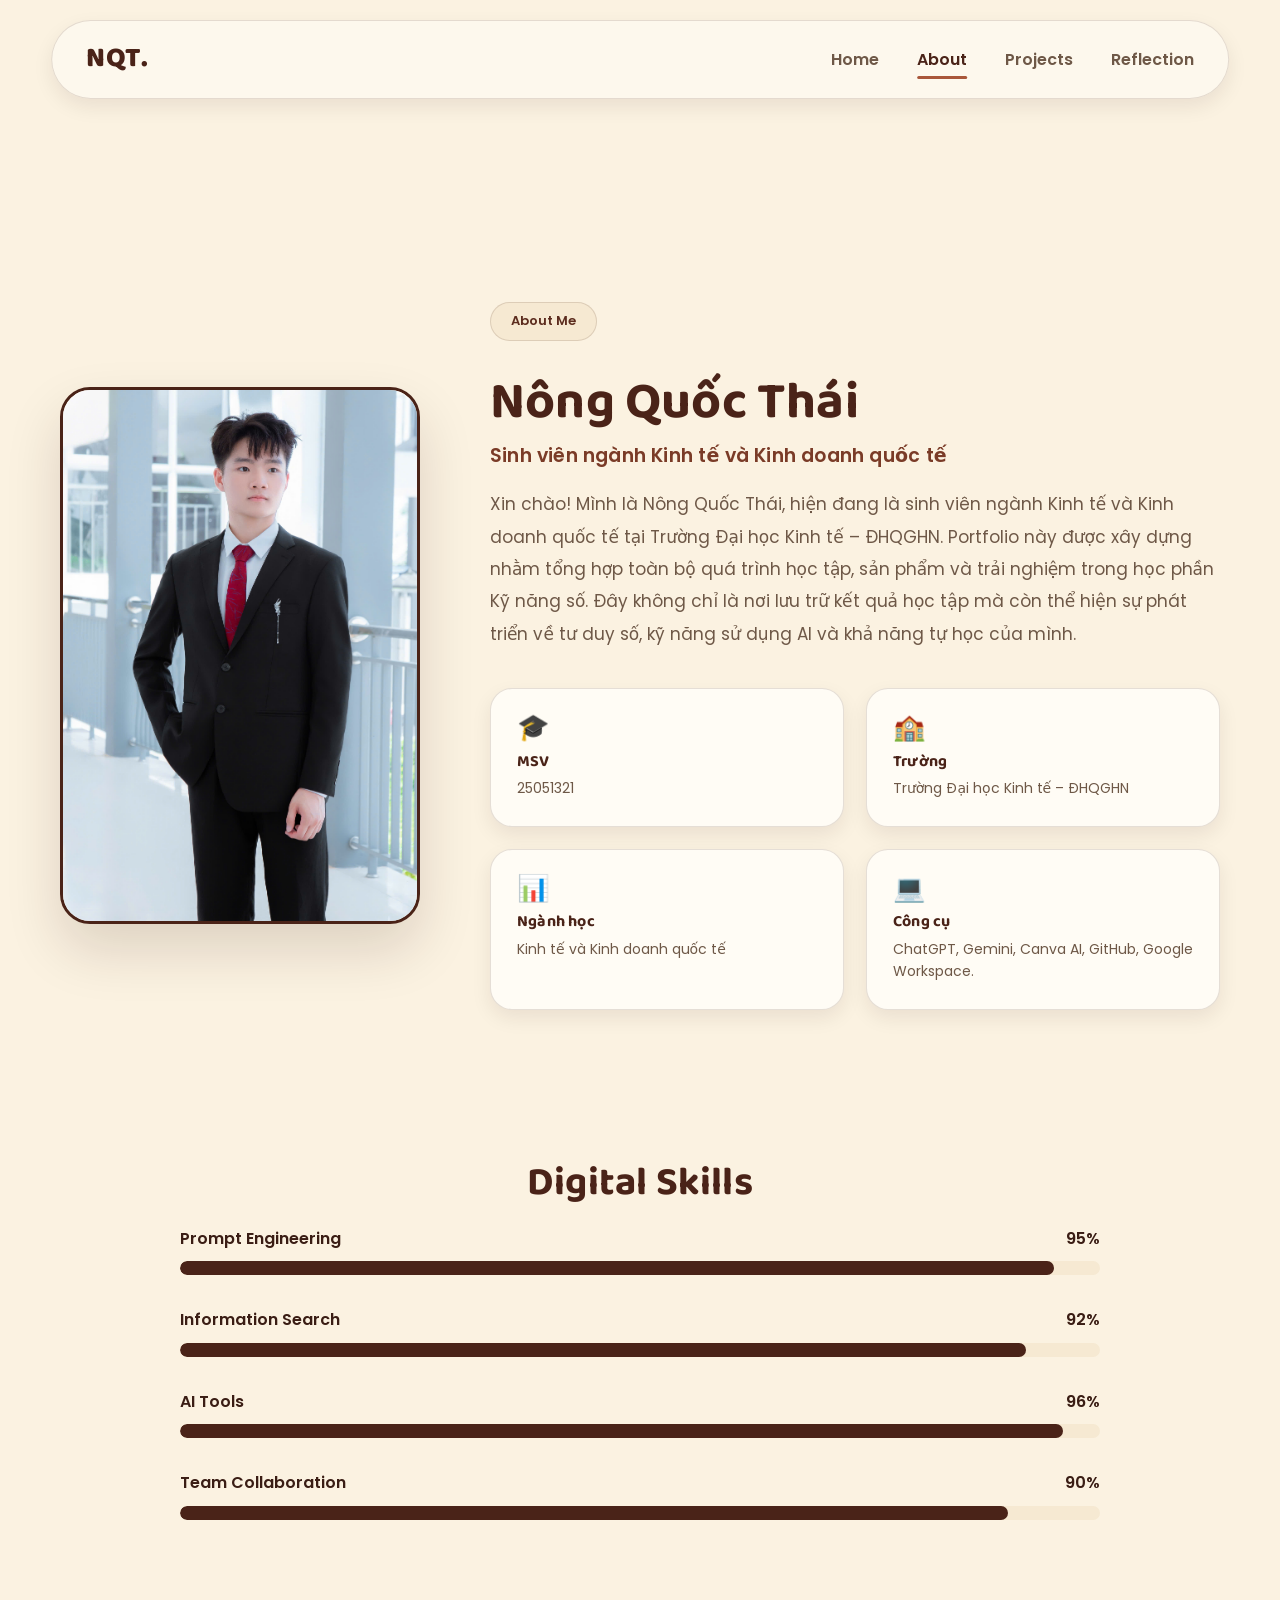
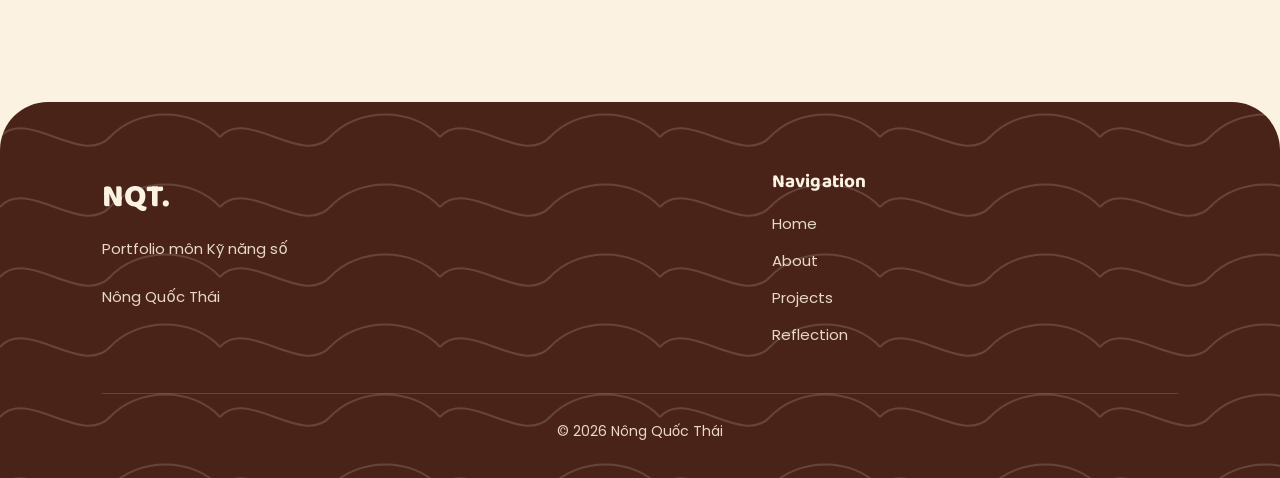
==== about.html @ 70d3afbe "commit message" ====
<!DOCTYPE html>
<html lang="vi">

<head>

<meta charset="UTF-8">
<meta name="viewport" content="width=device-width, initial-scale=1.0">

<title>About | Nông Quốc Thái</title>

<link rel="stylesheet" href="css/style.css">
<link rel="stylesheet" href="css/responsive.css">

</head>

<body>

<nav>
<div class="logo">NQT.</div>

<ul class="nav-menu">
    <li><a href="index.html">Home</a></li>
    <li><a href="about.html" class="active">About</a></li>
    <li><a href="projects.html">Projects</a></li>
    <li><a href="reflection.html">Reflection</a></li>
</ul>

<button class="hamburger" id="hamburger" aria-label="Toggle menu" aria-expanded="false">
<span></span>
<span></span>
<span></span>
</button>



</nav>

<section class="about-page reveal">

<div class="about-left">

<img src="assets/images/avatar.png" alt="Nông Quốc Thái">

</div>

<div class="about-right">

<span class="tag">About Me</span>

<h1>Nông Quốc Thái</h1>

<h3>Sinh viên ngành Kinh tế và Kinh doanh quốc tế</h3>

<p>
Xin chào! Mình là Nông Quốc Thái, hiện đang là sinh viên ngành Kinh tế và Kinh doanh quốc tế tại Trường Đại học Kinh tế – ĐHQGHN. Portfolio này được xây dựng nhằm tổng hợp toàn bộ quá trình học tập, sản phẩm và trải nghiệm trong học phần Kỹ năng số. Đây không chỉ là nơi lưu trữ kết quả học tập mà còn thể hiện sự phát triển về tư duy số, kỹ năng sử dụng AI và khả năng tự học của mình.
</p>

<div class="about-info">

<div class="info-card">
<h2>🎓</h2>
<h4>MSV</h4>
<p>25051321</p>
</div>

<div class="info-card">
<h2>🏫</h2>
<h4>Trường</h4>
<p>Trường Đại học Kinh tế – ĐHQGHN</p>
</div>

<div class="info-card">
<h2>📊</h2>
<h4>Ngành học</h4>
<p>Kinh tế và Kinh doanh quốc tế</p>
</div>

<div class="info-card">
<h2>💻</h2>
<h4>Công cụ</h4>
<p>ChatGPT, Gemini, Canva AI, GitHub, Google Workspace.</p>
</div>

</div>

</div>

</section>

<section class="skills reveal">

<h2 class="section-title">Digital Skills</h2>

<div class="skill">

<div class="skill-name">
<span>Prompt Engineering</span>
<span>95%</span>
</div>

<div class="progress">
<div class="progress-bar" style="width:95%"></div>
</div>

</div>

<div class="skill">

<div class="skill-name">
<span>Information Search</span>
<span>92%</span>
</div>

<div class="progress">
<div class="progress-bar" style="width:92%"></div>
</div>

</div>

<div class="skill">

<div class="skill-name">
<span>AI Tools</span>
<span>96%</span>
</div>

<div class="progress">
<div class="progress-bar" style="width:96%"></div>
</div>

</div>

<div class="skill">

<div class="skill-name">
<span>Team Collaboration</span>
<span>90%</span>
</div>

<div class="progress">
<div class="progress-bar" style="width:90%"></div>
</div>

</div>

</section>

<footer>

<div class="footer-container">

<div>

<div class="footer-logo">

NQT.

</div>

<p>

Portfolio môn Kỹ năng số

<br><br>

Nông Quốc Thái

</p>

</div>

<div>

<h3 class="footer-title">

Navigation

</h3>

<div class="footer-links">

<a href="index.html">Home</a>

<a href="about.html">About</a>

<a href="projects.html">Projects</a>

<a href="reflection.html">Reflection</a>

</div>

</div>



</div>

<div class="footer-bottom">

© 2026 Nông Quốc Thái

</div>

</footer>

<button id="topBtn">

↑

</button>

<div class="lightbox">

<img>

</div>
<script src="js/script.js"></script>
</body>

</html>
---- css/style.css ----
/* =====================================================================
   PORTFOLIO — Nông Quốc Thái
   Design language: cream (#FBF2E1) + deep maroon (#4A2318), bold rounded
   display type, wavy-line motif — adapted from the Thesis Defense deck.
   No blur / glassmorphism anywhere by design request.
===================================================================== */

@import url('https://fonts.googleapis.com/css2?family=Baloo+2:wght@500;600;700;800&family=Poppins:wght@300;400;500;600;700&display=swap');

/* ---------------------------------------------------------------
   0. DESIGN TOKENS
--------------------------------------------------------------- */
:root{
    --cream:        #FBF2E1;
    --cream-soft:   #F6E9D2;
    --paper:        #FFFCF5;

    --maroon-950:   #2A100A;
    --maroon-900:   #3A160E;
    --maroon:       #4A2318;
    --maroon-700:   #5C2C1E;
    --maroon-600:   #7A3B27;
    --maroon-400:   #A9573A;

    --ink:          #3A1D14;
    --body-text:    #6E5847;
    --body-text-dark: #E7D9C4;

    --line:         rgba(74,35,24,.14);
    --line-dark:    rgba(251,242,225,.16);

    --shadow-sm:    0 8px 20px rgba(42,16,10,.08);
    --shadow-md:    0 16px 36px rgba(42,16,10,.10);
    --shadow-lg:    0 26px 56px rgba(42,16,10,.14);

    --radius-sm:    14px;
    --radius-md:    22px;
    --radius-lg:    30px;
    --radius-pill:  999px;

    --font-display: 'Baloo 2', system-ui, sans-serif;
    --font-body:    'Poppins', system-ui, sans-serif;

    /* wavy-line motif, tileable, colour swapped per surface */
    --wave-on-dark: url("data:image/svg+xml,%3Csvg xmlns='http://www.w3.org/2000/svg' width='220' height='70' viewBox='0 0 220 70'%3E%3Cpath d='M0 35 C 27 5, 82 65, 110 35 S 193 5, 220 35' stroke='%23FBF2E1' stroke-width='2' fill='none' opacity='.16'/%3E%3C/svg%3E");
    --wave-on-light: url("data:image/svg+xml,%3Csvg xmlns='http://www.w3.org/2000/svg' width='220' height='70' viewBox='0 0 220 70'%3E%3Cpath d='M0 35 C 27 5, 82 65, 110 35 S 193 5, 220 35' stroke='%234A2318' stroke-width='2' fill='none' opacity='.12'/%3E%3C/svg%3E");
}

/* ---------------------------------------------------------------
   1. RESET / BASE
--------------------------------------------------------------- */
*{
    margin:0;
    padding:0;
    box-sizing:border-box;
}

html{
    scroll-behavior:smooth;
}

body{
    font-family:var(--font-body);
    background:var(--cream);
    color:var(--ink);
    min-height:100vh;
    padding-top:132px;
    overflow-x:hidden;
    line-height:1.6;
}

h1,h2,h3,h4{
    font-family:var(--font-display);
    color:var(--maroon);
    line-height:1.15;
    letter-spacing:.2px;
}

a{
    color:inherit;
}

img{
    display:block;
    max-width:100%;
}

@media (prefers-reduced-motion: reduce){
    *{
        animation-duration:.01ms !important;
        animation-iteration-count:1 !important;
        transition-duration:.01ms !important;
        scroll-behavior:auto !important;
    }
}

/* ---------------------------------------------------------------
   2. NAVBAR
--------------------------------------------------------------- */
nav{
    position:fixed;
    top:20px;
    left:50%;
    transform:translateX(-50%);
    width:92%;
    max-width:1350px;
    padding:16px 34px;
    display:flex;
    justify-content:space-between;
    align-items:center;
    border-radius:var(--radius-pill);
    background:rgba(253,248,237,.94);
    border:1px solid var(--line);
    box-shadow:var(--shadow-sm);
    transition:.3s ease;
    z-index:1000;
}

nav.scrolled{
    padding:13px 30px;
    background:var(--paper);
    box-shadow:var(--shadow-md);
}

.logo{
    font-family:var(--font-display);
    font-size:28px;
    font-weight:800;
    letter-spacing:.5px;
    color:var(--maroon);
}

.nav-menu{
    display:flex;
    align-items:center;
    gap:38px;
    list-style:none;
}

.nav-menu a{
    position:relative;
    text-decoration:none;
    font-size:16px;
    font-weight:600;
    color:var(--body-text);
    transition:.25s;
}

.nav-menu a:hover,
.nav-menu a.active{
    color:var(--maroon);
}

.nav-menu a::after{
    content:"";
    position:absolute;
    left:0;
    bottom:-8px;
    width:0;
    height:3px;
    border-radius:var(--radius-pill);
    background:var(--maroon-400);
    transition:.3s;
}

.nav-menu a:hover::after,
.nav-menu a.active::after{
    width:100%;
}

#themeToggle{
    width:48px;
    height:48px;
    border-radius:50%;
    border:1px solid var(--line);
    cursor:pointer;
    font-size:20px;
    background:var(--paper);
    box-shadow:var(--shadow-sm);
    transition:.25s;
}

#themeToggle:hover{
    transform:rotate(18deg);
    border-color:var(--maroon-400);
}

/* ---------------------------------------------------------------
   3. BUTTONS
--------------------------------------------------------------- */
.btn,
.btn2,
.btn-project,
.nav-btn{
    display:inline-block;
    padding:15px 32px;
    border-radius:var(--radius-pill);
    text-decoration:none;
    font-weight:600;
    font-size:15px;
    transition:.28s ease;
    cursor:pointer;
    border:2px solid transparent;
}

.btn,
.btn-project{
    background:var(--maroon);
    color:var(--cream);
    box-shadow:var(--shadow-sm);
}

.btn:hover,
.btn-project:hover{
    background:var(--maroon-700);
    transform:translateY(-4px);
    box-shadow:var(--shadow-md);
}

.btn2{
    background:transparent;
    border-color:var(--maroon);
    color:var(--maroon);
}

.btn2:hover{
    background:var(--maroon);
    color:var(--cream);
    transform:translateY(-4px);
}

/* ---------------------------------------------------------------
   4. HERO
--------------------------------------------------------------- */
.hero{
    position:relative;
    max-width:1300px;
    min-height:82vh;
    margin:60px auto;
    padding:40px;
    display:flex;
    justify-content:space-between;
    align-items:center;
    gap:70px;
}

.hero-left{
    flex:1;
    animation:fadeSlideLeft .8s ease both;
}

.hero-right{
    flex:1;
    display:flex;
    justify-content:center;
    position:relative;
    animation:fadeSlideRight .8s ease both;
}

@keyframes fadeSlideLeft{
    from{ opacity:0; transform:translateX(-40px); }
    to{ opacity:1; transform:translateX(0); }
}

@keyframes fadeSlideRight{
    from{ opacity:0; transform:translateX(40px); }
    to{ opacity:1; transform:translateX(0); }
}

.hero-tag{
    display:inline-block;
    padding:9px 22px;
    border-radius:var(--radius-pill);
    background:var(--cream-soft);
    border:1px solid var(--line);
    color:var(--maroon-700);
    font-weight:600;
    font-size:14px;
    margin-bottom:24px;
}

.hero h1{
    font-size:74px;
    font-weight:800;
}

.hero h2{
    margin:16px 0 22px;
    font-size:28px;
    font-weight:600;
    color:var(--maroon-600);
}

.description{
    font-size:18px;
    line-height:1.85;
    color:var(--body-text);
    max-width:600px;
}

.hero-button{
    display:flex;
    gap:18px;
    margin-top:36px;
}

.glass-circle{
    position:relative;
    width:420px;
    height:420px;
    border-radius:50%;
    background:var(--cream-soft);
    border:3px solid var(--maroon);
    display:flex;
    justify-content:center;
    align-items:center;
    box-shadow:var(--shadow-lg);
    animation:float 5s ease-in-out infinite;
}

.glass-circle::before{
    content:"";
    position:absolute;
    inset:-26px;
    border-radius:50%;
    border:2px dashed var(--line);
    z-index:-1;
}

.glass-circle img{
    width:86%;
    height:86%;
    border-radius:50%;
    object-fit:cover;
}

@keyframes float{
    0%,100%{ transform:translateY(0); }
    50%{ transform:translateY(-16px); }
}

/* ---------------------------------------------------------------
   5. OVERVIEW (home task cards)
--------------------------------------------------------------- */
.overview{
    max-width:1200px;
    margin:130px auto;
    padding:0 20px;
    text-align:center;
}

.section-title{
    font-size:40px;
    font-weight:700;
    text-align:center;
    margin-bottom:20px;
}

.section-description{
    max-width:700px;
    margin:0 auto 55px;
    font-size:17px;
    line-height:1.8;
    color:var(--body-text);
}

.overview-grid{
    display:grid;
    grid-template-columns:repeat(3,1fr);
    gap:28px;
}

.overview-card{
    text-align:left;
    background:var(--paper);
    border:1px solid var(--line);
    border-radius:var(--radius-lg);
    padding:38px 30px;
    box-shadow:var(--shadow-sm);
    transition:.3s ease;
}

.overview-card:hover{
    transform:translateY(-8px);
    border-color:var(--maroon-400);
    box-shadow:var(--shadow-md);
}

.overview-card h2{
    width:64px;
    height:64px;
    display:flex;
    align-items:center;
    justify-content:center;
    font-size:28px;
    margin-bottom:18px;
    background:var(--maroon);
    border-radius:50%;
    box-shadow:var(--shadow-sm);
}

.overview-card h3{
    font-size:21px;
    margin-bottom:8px;
}

.overview-card p{
    font-size:15px;
    color:var(--body-text);
    line-height:1.6;
}

/* ---------------------------------------------------------------
   6. STATS (dark maroon band)
--------------------------------------------------------------- */
.stats{
    position:relative;
    max-width:none;
    margin:0;
    padding:70px 8%;
    display:grid;
    grid-template-columns:repeat(4,1fr);
    gap:25px;
    background:var(--maroon);
    background-image:var(--wave-on-dark);
    background-repeat:repeat;
}

.stat{
    text-align:center;
    padding:10px;
}

.stat h2{
    font-size:44px;
    color:var(--cream);
    margin-bottom:8px;
}

.stat p{
    color:var(--body-text-dark);
    font-weight:600;
    letter-spacing:.3px;
}

/* ---------------------------------------------------------------
   7. LOADER
--------------------------------------------------------------- */
#loader{
    position:fixed;
    inset:0;
    background:var(--cream);
    display:flex;
    flex-direction:column;
    justify-content:center;
    align-items:center;
    gap:18px;
    z-index:99999;
    transition:.6s ease;
}

.loader-logo{
    width:110px;
    height:110px;
    border-radius:50%;
    background:var(--maroon);
    display:flex;
    justify-content:center;
    align-items:center;
    font-family:var(--font-display);
    font-size:34px;
    font-weight:800;
    color:var(--cream);
    animation:pulse 1.4s ease-in-out infinite;
}

#loader h2{
    font-size:16px;
    font-weight:500;
    font-family:var(--font-body);
    color:var(--body-text);
}

@keyframes pulse{
    0%,100%{ transform:scale(1); }
    50%{ transform:scale(1.08); }
}

#loader.hide{
    opacity:0;
    visibility:hidden;
}


/* ---------------------------------------------------------------
   9. SCROLL PROGRESS / BACK TO TOP
--------------------------------------------------------------- */
#progress-bar{
    position:fixed;
    top:0;
    left:0;
    width:0%;
    height:4px;
    background:var(--maroon);
    z-index:9999;
}

#topBtn{
    position:fixed;
    right:30px;
    bottom:30px;
    width:56px;
    height:56px;
    border:none;
    border-radius:50%;
    background:var(--maroon);
    color:var(--cream);
    font-size:22px;
    cursor:pointer;
    display:none;
    z-index:999;
    box-shadow:var(--shadow-md);
    transition:.3s;
}

#topBtn:hover{
    background:var(--maroon-700);
    transform:translateY(-6px);
}

/* ---------------------------------------------------------------
   10. REVEAL ON SCROLL
--------------------------------------------------------------- */
.reveal{
    opacity:0;
    transform:translateY(50px);
    transition:.8s ease;
}

.reveal.active{
    opacity:1;
    transform:translateY(0);
}

/* ---------------------------------------------------------------
   11. TAG (small pill label)
--------------------------------------------------------------- */
.tag{
    display:inline-block;
    padding:8px 20px;
    border-radius:var(--radius-pill);
    background:var(--cream-soft);
    border:1px solid var(--line);
    color:var(--maroon-700);
    font-size:13px;
    font-weight:600;
    margin-bottom:20px;
}

/* ---------------------------------------------------------------
   12. ABOUT PAGE
--------------------------------------------------------------- */
.about-page{
    max-width:1200px;
    margin:150px auto 90px;
    display:grid;
    grid-template-columns:360px 1fr;
    gap:70px;
    align-items:center;
    padding:20px;
}

.about-left img{
    width:100%;
    border-radius:var(--radius-lg);
    border:3px solid var(--maroon);
    box-shadow:var(--shadow-lg);
}

.about-right h1{
    font-size:52px;
    margin:12px 0;
}

.about-right h3{
    color:var(--maroon-600);
    font-weight:600;
    font-family:var(--font-body);
    font-size:19px;
    margin-bottom:22px;
}

.about-right p{
    line-height:1.9;
    font-size:17px;
    color:var(--body-text);
}

.about-info{
    display:grid;
    grid-template-columns:repeat(2,1fr);
    gap:22px;
    margin-top:38px;
}

.info-card{
    background:var(--paper);
    border:1px solid var(--line);
    padding:26px;
    border-radius:var(--radius-md);
    box-shadow:var(--shadow-sm);
    transition:.3s;
}

.info-card:hover{
    transform:translateY(-6px);
    box-shadow:var(--shadow-md);
}

.info-card h2{
    font-size:26px;
    margin-bottom:8px;
}

.info-card h4{
    font-size:16px;
    margin-bottom:6px;
}

.info-card p{
    font-size:14px;
    color:var(--body-text);
    line-height:1.6;
}

/* ---------------------------------------------------------------
   13. SKILLS (progress bars)
--------------------------------------------------------------- */
.skills{
    max-width:960px;
    margin:110px auto;
    padding:20px;
}

.skill{
    margin-bottom:32px;
}

.skill-name{
    display:flex;
    justify-content:space-between;
    margin-bottom:10px;
    font-weight:600;
    color:var(--ink);
}

.progress{
    height:14px;
    background:var(--cream-soft);
    border-radius:var(--radius-pill);
    overflow:hidden;
}

.progress-bar{
    height:100%;
    border-radius:var(--radius-pill);
    background:var(--maroon);
}

/* ---------------------------------------------------------------
   14. PROJECTS PAGE
--------------------------------------------------------------- */
.projects-page{
    max-width:1200px;
    margin:150px auto 0;
    padding:20px;
    text-align:center;
}

.projects-page h1{
    font-size:52px;
    margin-bottom:16px;
}

.projects-page > p{
    max-width:650px;
    margin:0 auto;
    font-size:17px;
    color:var(--body-text);
    line-height:1.8;
}

.project-grid{
    margin:60px 0 100px;
    display:grid;
    grid-template-columns:repeat(3,1fr);
    gap:32px;
}

.project-card{
    display:flex;
    flex-direction:column;
    background:var(--paper);
    border:1px solid var(--line);
    border-radius:var(--radius-lg);
    overflow:hidden;
    box-shadow:var(--shadow-sm);
    transition:.3s;
}

.project-card:hover{
    transform:translateY(-8px);
    box-shadow:var(--shadow-md);
}

.project-card img{
    width:100%;
    height:210px;
    object-fit:cover;
}

.project-content{
    padding:28px;
    display:flex;
    flex-direction:column;
    flex:1;
}

.status{
    display:inline-block;
    align-self:flex-start;
    padding:7px 16px;
    border-radius:var(--radius-pill);
    background:#E5EFDD;
    color:#3E6B2C;
    font-size:13px;
    font-weight:600;
    margin-bottom:18px;
}

.project-content h2{
    font-size:24px;
    margin-bottom:12px;
}

.project-content p{
    line-height:1.75;
    color:var(--body-text);
    margin-bottom:22px;
    font-size:15px;
}

.project-info{
    display:flex;
    justify-content:space-between;
    margin-bottom:22px;
    font-size:14px;
    color:var(--body-text);
}

.btn-project{
    align-self:flex-start;
    margin-top:auto;
    padding:13px 24px;
    font-size:14px;
}

/* ---------------------------------------------------------------
   15. TASK PAGES
--------------------------------------------------------------- */
.task-hero{
    padding-top:150px;
    padding-bottom:70px;
    text-align:center;
    max-width:880px;
    margin:auto;
}

.task-number{
    display:inline-block;
    padding:9px 22px;
    border-radius:var(--radius-pill);
    background:var(--maroon);
    color:var(--cream);
    font-weight:600;
    font-size:14px;
    margin-bottom:22px;
}

.task-hero h1{
    font-size:52px;
    margin-bottom:18px;
}

.task-hero p{
    font-size:18px;
    line-height:1.8;
    color:var(--body-text);
}

.task-navigation{
    max-width:1100px;
    margin:30px auto;
    display:flex;
    justify-content:center;
    align-items:center;
    gap:14px;
    flex-wrap:wrap;
}

.nav-btn{
    background:var(--paper);
    border:1px solid var(--line);
    color:var(--ink);
    box-shadow:var(--shadow-sm);
    padding:13px 22px;
    font-size:14px;
}

.nav-btn:hover{
    background:var(--maroon);
    color:var(--cream);
    border-color:var(--maroon);
    transform:translateY(-4px);
}

.nav-btn-num{
    width:44px;
    height:44px;
    padding:0;
    border-radius:50%;
    background:var(--paper);
    border:1px solid var(--line);
    display:inline-flex;
    align-items:center;
    justify-content:center;
    text-decoration:none;
    color:var(--ink);
    font-weight:700;
    box-shadow:var(--shadow-sm);
    transition:.25s;
    flex-shrink:0;
}

.nav-btn-num:hover{
    background:var(--maroon-600);
    color:var(--cream);
    border-color:var(--maroon-600);
    transform:translateY(-4px);
}

.nav-btn-num.active{
    background:var(--maroon);
    color:var(--cream);
    border-color:var(--maroon);
    box-shadow:var(--shadow-md);
}

.task-content{
    max-width:1050px;
    margin:20px auto 0;
    padding:20px;
    display:grid;
    gap:30px;
}

.task-box{
    background:var(--paper);
    border:1px solid var(--line);
    padding:36px;
    border-radius:var(--radius-lg);
    box-shadow:var(--shadow-sm);
    transition:.3s;
}

.task-box:hover{
    box-shadow:var(--shadow-md);
}

.task-box h2{
    margin-bottom:18px;
    font-size:23px;
    color:var(--maroon);
}

.task-box p{
    line-height:1.85;
    color:var(--body-text);
}

.pdf-frame,
.pdf-preview iframe{
    width:100%;
    height:850px;
    border:1px solid var(--line);
    border-radius:var(--radius-md);
    margin-top:22px;
    background:var(--paper);
}

.pdf-actions{
    display:flex;
    gap:18px;
    margin-top:26px;
    flex-wrap:wrap;
}

.portfolio-table{
    width:100%;
    border-collapse:collapse;
    margin-top:18px;
    border-radius:var(--radius-sm);
    overflow:hidden;
}

.portfolio-table th{
    background:var(--maroon);
    color:var(--cream);
    padding:14px;
    text-align:left;
    font-family:var(--font-display);
    font-weight:600;
}

.portfolio-table td{
    padding:14px;
    border-bottom:1px solid var(--line);
    color:var(--ink);
}

.portfolio-table tr:nth-child(even){
    background:var(--cream-soft);
}

.gallery{
    display:grid;
    grid-template-columns:repeat(auto-fit,minmax(240px,1fr));
    gap:18px;
    margin-top:22px;
}

.gallery img{
    width:100%;
    border-radius:var(--radius-sm);
    cursor:pointer;
    transition:.3s;
}

.gallery img:hover{
    transform:scale(1.03);
}

/* ---------------------------------------------------------------
   16. REFLECTION PAGE
--------------------------------------------------------------- */
.reflection-page{
    max-width:980px;
    margin:150px auto 0;
    padding:20px;
    text-align:center;
}

.reflection-page h1{
    font-size:50px;
    margin:16px 0;
}

.reflection-intro{
    font-size:18px;
    line-height:1.85;
    color:var(--body-text);
    margin-bottom:60px;
}

.reflect-stats{
    display:grid;
    grid-template-columns:repeat(4,1fr);
    gap:22px;
    margin-bottom:80px;
}

.reflect-stat{
    background:var(--paper);
    border:1px solid var(--line);
    border-radius:var(--radius-md);
    padding:28px 15px;
    box-shadow:var(--shadow-sm);
    transition:.3s;
}

.reflect-stat:hover{
    transform:translateY(-6px);
}

.reflect-stat h2{
    font-size:34px;
    color:var(--maroon);
    margin-bottom:6px;
}

.reflect-stat p{
    font-size:13px;
    color:var(--body-text);
    font-weight:600;
}

.skills-section{
    margin-bottom:90px;
    text-align:left;
}

.skill-bar-item{
    margin-bottom:24px;
}

.skill-bar-label{
    display:flex;
    justify-content:space-between;
    font-weight:600;
    margin-bottom:9px;
    color:var(--ink);
}

.skill-bar-track{
    width:100%;
    height:13px;
    border-radius:var(--radius-pill);
    background:var(--cream-soft);
    overflow:hidden;
}

.skill-bar-fill{
    height:100%;
    border-radius:var(--radius-pill);
    background:var(--maroon);
    transition:width 1.1s ease;
}

.timeline{
    position:relative;
    margin-top:20px;
    text-align:left;
}

.timeline::before{
    content:"";
    position:absolute;
    left:34px;
    top:0;
    bottom:0;
    width:3px;
    background:var(--line);
}

.timeline-item{
    display:flex;
    gap:28px;
    margin-bottom:50px;
    align-items:flex-start;
}

.circle{
    width:68px;
    height:68px;
    border-radius:50%;
    background:var(--maroon);
    display:flex;
    justify-content:center;
    align-items:center;
    font-family:var(--font-display);
    font-size:24px;
    font-weight:700;
    color:var(--cream);
    flex-shrink:0;
    position:relative;
    z-index:2;
}

.timeline-content{
    background:var(--paper);
    border:1px solid var(--line);
    padding:28px;
    border-radius:var(--radius-md);
    box-shadow:var(--shadow-sm);
    width:100%;
    transition:.3s;
}

.timeline-content:hover{
    transform:translateY(-4px);
}

.timeline-content h3{
    margin-bottom:12px;
    font-size:19px;
}

.timeline-content p{
    line-height:1.8;
    color:var(--body-text);
    font-size:15px;
}

.reflect-quote{
    position:relative;
    margin-top:70px;
    padding:60px 40px;
    border-radius:var(--radius-lg);
    background:var(--maroon);
    background-image:var(--wave-on-dark);
    background-repeat:repeat;
    color:var(--cream);
    text-align:center;
    box-shadow:var(--shadow-lg);
    overflow:hidden;
}

.reflect-quote p{
    font-size:21px;
    font-style:italic;
    line-height:1.7;
    margin-bottom:16px;
    font-family:var(--font-display);
    font-weight:500;
}

.reflect-quote span{
    font-weight:700;
    font-size:15px;
    opacity:.85;
}

/* ---------------------------------------------------------------
   17. FOOTER
--------------------------------------------------------------- */
footer{
    position:relative;
    margin-top:130px;
    padding:70px 8% 36px;
    background:var(--maroon);
    background-image:var(--wave-on-dark);
    background-repeat:repeat;
    color:var(--body-text-dark);
    border-top-left-radius:48px;
    border-top-right-radius:48px;
    overflow:hidden;
}

.footer-container{
    display:grid;
    grid-template-columns:1.5fr 1fr;
    gap:60px;
}

.footer-logo{
    font-family:var(--font-display);
    font-size:32px;
    font-weight:800;
    color:var(--cream);
    margin-bottom:14px;
}

.footer-container p{
    color:var(--body-text-dark);
    line-height:1.6;
    font-size:15px;
}

.footer-title{
    font-family:var(--font-display);
    font-size:19px;
    margin-bottom:18px;
    color:var(--cream);
}

.footer-links{
    display:flex;
    flex-direction:column;
    gap:13px;
}

.footer-links a{
    text-decoration:none;
    color:var(--body-text-dark);
    transition:.25s;
    font-size:15px;
}

.footer-links a:hover{
    padding-left:8px;
    color:var(--cream);
}

.footer-bottom{
    position:relative;
    margin-top:46px;
    padding-top:26px;
    border-top:1px solid var(--line-dark);
    text-align:center;
    font-size:14px;
    color:var(--body-text-dark);
}

/* ---------------------------------------------------------------
   18. LIGHTBOX
--------------------------------------------------------------- */
.lightbox{
    position:fixed;
    inset:0;
    background:rgba(20,8,5,.9);
    display:none;
    justify-content:center;
    align-items:center;
    z-index:9999;
}

.lightbox img{
    max-width:90%;
    max-height:90%;
    border-radius:var(--radius-md);
    box-shadow:0 25px 60px rgba(0,0,0,.5);
    animation:zoom .3s ease;
}

@keyframes zoom{
    from{ transform:scale(.85); opacity:0; }
    to{ transform:scale(1); opacity:1; }
}

/* ---------------------------------------------------------------
   19. SCROLLBAR
--------------------------------------------------------------- */
::-webkit-scrollbar{
    width:11px;
}

::-webkit-scrollbar-track{
    background:var(--cream-soft);
}

::-webkit-scrollbar-thumb{
    background:var(--maroon-600);
    border-radius:var(--radius-pill);
}

::-webkit-scrollbar-thumb:hover{
    background:var(--maroon);
}
---- css/responsive.css ----
/* =====================================================
   RESPONSIVE / MOBILE STYLES
   Order: Hamburger -> Tablet (1024px) -> Mobile (700px) -> Small (420px)
===================================================== */

/* ---------- HAMBURGER BUTTON (hidden on desktop) ---------- */
.hamburger{
    display:none;
    flex-direction:column;
    justify-content:center;
    align-items:center;
    gap:5px;
    width:42px;
    height:42px;
    border:none;
    border-radius:12px;
    background:transparent;
    cursor:pointer;
    z-index:1100;
}

.hamburger span{
    display:block;
    width:24px;
    height:3px;
    border-radius:3px;
    background:var(--maroon);
    transition:.3s;
}

body.dark .hamburger span{
    background:var(--cream);
}

.hamburger.active span:nth-child(1){
    transform:translateY(8px) rotate(45deg);
}

.hamburger.active span:nth-child(2){
    opacity:0;
}

.hamburger.active span:nth-child(3){
    transform:translateY(-8px) rotate(-45deg);
}

/* ---------- TABLET (<=1024px) ---------- */
@media(max-width:1024px){

    .hero{
        flex-direction:column;
        text-align:center;
        gap:50px;
    }

    .hero-button{
        justify-content:center;
    }

    .stats{
        grid-template-columns:repeat(2,1fr);
    }

    .overview-grid{
        grid-template-columns:repeat(2,1fr);
    }

    .glass-circle{
        width:320px;
        height:320px;
    }

    .about-page{
        grid-template-columns:1fr;
        text-align:center;
        justify-items:center;
    }

    .about-left img{
        max-width:320px;
    }

    .about-info{
        grid-template-columns:1fr 1fr;
    }

    .project-grid{
        grid-template-columns:repeat(2,1fr);
    }

    .reflect-stats{
        grid-template-columns:repeat(2,1fr);
    }
}

/* ---------- MOBILE (<=700px) ---------- */
@media(max-width:700px){

    body{
        padding-top:104px;
    }

    /* ---------- NAV ---------- */
    nav{
        top:12px;
        width:90%;
        padding:14px 20px;
    }

    nav.scrolled{
        padding:12px 20px;
    }

    .logo{
        font-size:24px;
    }

    .hamburger{
        display:flex;
    }

    .nav-menu{
        position:absolute;
        top:calc(100% + 12px);
        left:0;
        right:0;
        flex-direction:column;
        align-items:stretch;
        gap:0;
        background:var(--paper);
        border:1px solid var(--line);
        border-radius:22px;
        box-shadow:var(--shadow-lg);
        padding:10px;
        max-height:0;
        overflow:hidden;
        opacity:0;
        pointer-events:none;
        transition:max-height .3s ease, opacity .25s ease;
        display:flex;
    }

    .nav-menu.show{
        max-height:400px;
        opacity:1;
        pointer-events:auto;
    }

    .nav-menu li{
        width:100%;
    }

    .nav-menu a{
        display:block;
        padding:14px 16px;
        border-radius:14px;
        font-size:17px;
    }

    .nav-menu a:hover{
        background:var(--cream-soft);
    }

    .nav-menu a::after{
        display:none;
    }

    body.dark .nav-menu{
        background:var(--maroon-900);
        border-color:var(--line-dark);
    }

    body.dark .nav-menu a:hover{
        background:rgba(251,242,225,.06);
    }

    /* ---------- HERO ---------- */
    .hero{
        margin:30px auto;
        padding:20px;
        gap:35px;
        min-height:auto;
    }

    .hero-tag{
        font-size:13px;
    }

    .hero h1{
        font-size:40px;
    }

    .hero h2{
        font-size:23px;
    }

    .description{
        font-size:16px;
        line-height:1.7;
    }

    .hero-button{
        flex-direction:column;
        width:100%;
        gap:14px;
    }

    .btn,
    .btn2{
        text-align:center;
        width:100%;
        padding:15px 20px;
    }

    .glass-circle{
        width:220px;
        height:220px;
    }

    /* ---------- OVERVIEW / STATS ---------- */
    .overview{
        margin:70px auto;
    }

    .overview-grid{
        grid-template-columns:1fr;
        gap:18px;
    }

    .section-title{
        font-size:30px;
    }

    .section-description{
        font-size:15px;
    }

    .stats{
        grid-template-columns:1fr 1fr;
        gap:24px 15px;
        padding:50px 6%;
    }

    .stat h2{
        font-size:30px;
    }

    /* ---------- ABOUT ---------- */
    .about-page{
        margin:20px auto 40px;
        gap:32px;
        padding:15px;
    }

    .about-right h1{
        font-size:36px;
    }

    .about-right p{
        font-size:15px;
    }

    .about-info{
        grid-template-columns:1fr;
    }

    .info-card{
        padding:20px;
    }

    /* ---------- PROJECTS ---------- */
    .projects-page{
        margin:20px auto 0;
        padding:15px;
    }

    .projects-page h1{
        font-size:32px;
    }

    .project-grid{
        grid-template-columns:1fr;
        gap:22px;
        margin:40px 0 60px;
    }

    .project-card img{
        height:190px;
    }

    .project-content{
        padding:22px;
    }

    .project-content h2{
        font-size:21px;
    }

    .status{
        font-size:12px;
        padding:6px 14px;
    }

    .project-info{
        flex-wrap:wrap;
        gap:10px 20px;
    }

    .btn-project{
        width:100%;
        text-align:center;
    }

    /* ---------- TASK PAGES ---------- */
    .task-hero{
        padding-top:20px;
        padding-bottom:44px;
    }

    .task-hero h1{
        font-size:30px;
    }

    .task-hero p{
        font-size:15px;
    }

    .task-box{
        padding:22px;
    }

    .task-content{
        padding:15px;
        gap:20px;
    }

    .pdf-frame,
    .pdf-preview iframe{
        height:400px;
    }

    .portfolio-table th,
    .portfolio-table td{
        padding:10px;
        font-size:13px;
    }

    .task-navigation{
        flex-direction:column;
        gap:16px;
    }

    /* ---------- GALLERY / TIMELINE ---------- */
    .gallery{
        grid-template-columns:1fr;
    }

    .timeline-item{
        flex-direction:column;
    }

    .timeline::before{
        display:none;
    }

    /* ---------- REFLECTION ---------- */
    .reflection-page{
        margin:20px auto 0;
    }

    .reflection-page h1{
        font-size:34px;
    }

    .reflect-stats{
        grid-template-columns:1fr 1fr;
        gap:14px;
    }

    .reflect-quote{
        padding:40px 24px;
    }

    .reflect-quote p{
        font-size:18px;
    }

    /* ---------- FOOTER ---------- */
    footer{
        margin-top:70px;
        padding:50px 6% 30px;
        border-top-left-radius:32px;
        border-top-right-radius:32px;
    }

    .footer-container{
        grid-template-columns:1fr;
        gap:34px;
        text-align:center;
    }

    .footer-links{
        align-items:center;
    }

    /* ---------- BACK TO TOP ---------- */
    #topBtn{
        right:16px;
        bottom:16px;
        width:48px;
        height:48px;
        font-size:19px;
    }
}

/* ---------- SMALL MOBILE (<=420px) ---------- */
@media(max-width:420px){

    .hero h1{
        font-size:32px;
    }

    .hero h2{
        font-size:20px;
    }

    .glass-circle{
        width:170px;
        height:170px;
    }

    .stats{
        grid-template-columns:1fr;
    }

    .reflect-stats{
        grid-template-columns:1fr;
    }

    .task-navigation{
        flex-direction:column;
        align-items:center;
    }

    .about-right h1{
        font-size:28px;
    }

    .task-hero h1{
        font-size:25px;
    }

    .projects-page h1{
        font-size:27px;
    }
}
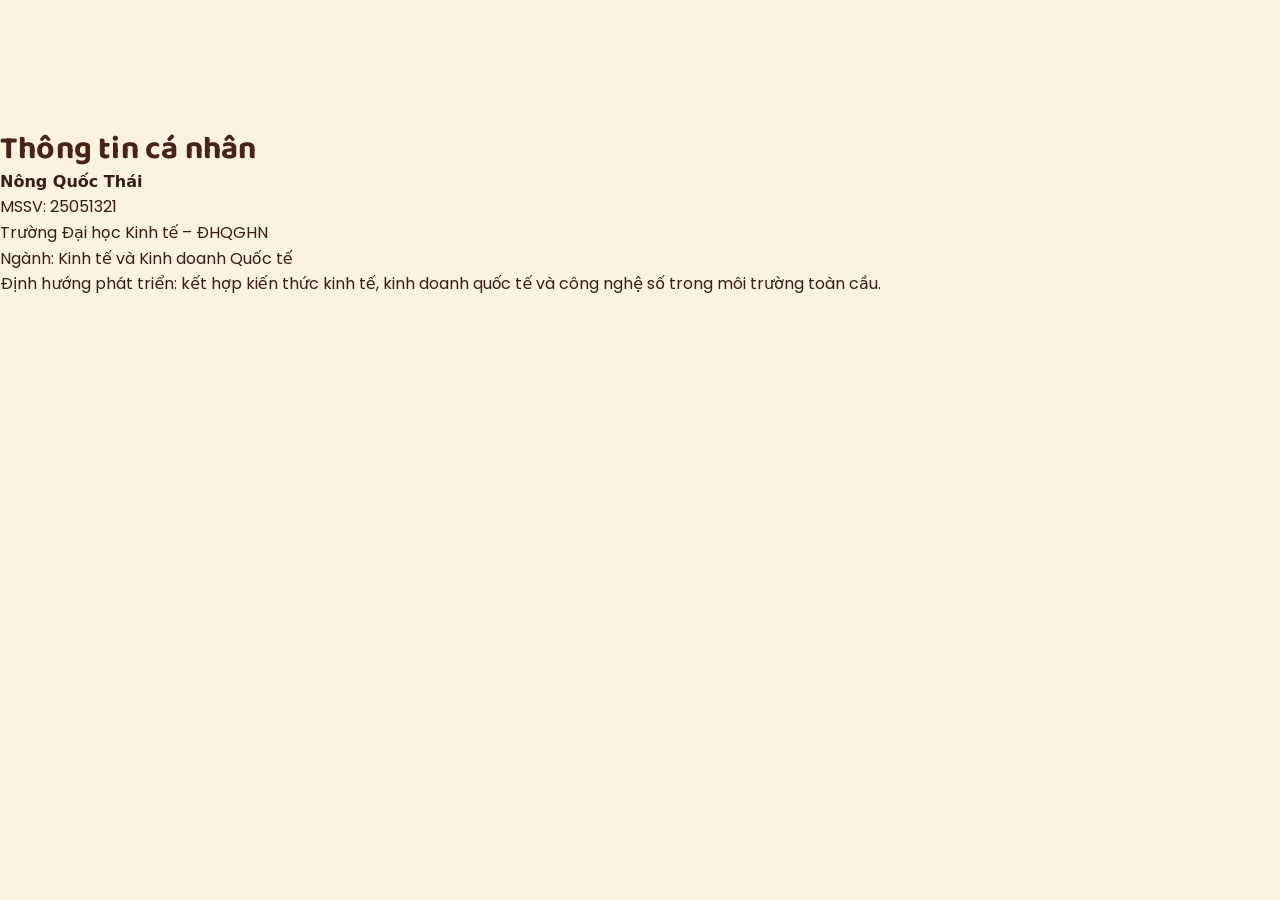
==== commit e335e3dd: "commit message" ====
--- a/about.html
+++ b/about.html
@@ -1,220 +1 @@
-<!DOCTYPE html>
-<html lang="vi">
-
-<head>
-
-<meta charset="UTF-8">
-<meta name="viewport" content="width=device-width, initial-scale=1.0">
-
-<title>About | Nông Quốc Thái</title>
-
-<link rel="stylesheet" href="css/style.css">
-<link rel="stylesheet" href="css/responsive.css">
-
-</head>
-
-<body>
-
-<nav>
-<div class="logo">NQT.</div>
-
-<ul class="nav-menu">
-    <li><a href="index.html">Home</a></li>
-    <li><a href="about.html" class="active">About</a></li>
-    <li><a href="projects.html">Projects</a></li>
-    <li><a href="reflection.html">Reflection</a></li>
-</ul>
-
-<button class="hamburger" id="hamburger" aria-label="Toggle menu" aria-expanded="false">
-<span></span>
-<span></span>
-<span></span>
-</button>
-
-
-
-</nav>
-
-<section class="about-page reveal">
-
-<div class="about-left">
-
-<img src="assets/images/avatar.png" alt="Nông Quốc Thái">
-
-</div>
-
-<div class="about-right">
-
-<span class="tag">About Me</span>
-
-<h1>Nông Quốc Thái</h1>
-
-<h3>Sinh viên ngành Kinh tế và Kinh doanh quốc tế</h3>
-
-<p>
-Xin chào! Mình là Nông Quốc Thái, hiện đang là sinh viên ngành Kinh tế và Kinh doanh quốc tế tại Trường Đại học Kinh tế – ĐHQGHN. Portfolio này được xây dựng nhằm tổng hợp toàn bộ quá trình học tập, sản phẩm và trải nghiệm trong học phần Kỹ năng số. Đây không chỉ là nơi lưu trữ kết quả học tập mà còn thể hiện sự phát triển về tư duy số, kỹ năng sử dụng AI và khả năng tự học của mình.
-</p>
-
-<div class="about-info">
-
-<div class="info-card">
-<h2>🎓</h2>
-<h4>MSV</h4>
-<p>25051321</p>
-</div>
-
-<div class="info-card">
-<h2>🏫</h2>
-<h4>Trường</h4>
-<p>Trường Đại học Kinh tế – ĐHQGHN</p>
-</div>
-
-<div class="info-card">
-<h2>📊</h2>
-<h4>Ngành học</h4>
-<p>Kinh tế và Kinh doanh quốc tế</p>
-</div>
-
-<div class="info-card">
-<h2>💻</h2>
-<h4>Công cụ</h4>
-<p>ChatGPT, Gemini, Canva AI, GitHub, Google Workspace.</p>
-</div>
-
-</div>
-
-</div>
-
-</section>
-
-<section class="skills reveal">
-
-<h2 class="section-title">Digital Skills</h2>
-
-<div class="skill">
-
-<div class="skill-name">
-<span>Prompt Engineering</span>
-<span>95%</span>
-</div>
-
-<div class="progress">
-<div class="progress-bar" style="width:95%"></div>
-</div>
-
-</div>
-
-<div class="skill">
-
-<div class="skill-name">
-<span>Information Search</span>
-<span>92%</span>
-</div>
-
-<div class="progress">
-<div class="progress-bar" style="width:92%"></div>
-</div>
-
-</div>
-
-<div class="skill">
-
-<div class="skill-name">
-<span>AI Tools</span>
-<span>96%</span>
-</div>
-
-<div class="progress">
-<div class="progress-bar" style="width:96%"></div>
-</div>
-
-</div>
-
-<div class="skill">
-
-<div class="skill-name">
-<span>Team Collaboration</span>
-<span>90%</span>
-</div>
-
-<div class="progress">
-<div class="progress-bar" style="width:90%"></div>
-</div>
-
-</div>
-
-</section>
-
-<footer>
-
-<div class="footer-container">
-
-<div>
-
-<div class="footer-logo">
-
-NQT.
-
-</div>
-
-<p>
-
-Portfolio môn Kỹ năng số
-
-<br><br>
-
-Nông Quốc Thái
-
-</p>
-
-</div>
-
-<div>
-
-<h3 class="footer-title">
-
-Navigation
-
-</h3>
-
-<div class="footer-links">
-
-<a href="index.html">Home</a>
-
-<a href="about.html">About</a>
-
-<a href="projects.html">Projects</a>
-
-<a href="reflection.html">Reflection</a>
-
-</div>
-
-</div>
-
-
-
-</div>
-
-<div class="footer-bottom">
-
-© 2026 Nông Quốc Thái
-
-</div>
-
-</footer>
-
-<button id="topBtn">
-
-↑
-
-</button>
-
-<div class="lightbox">
-
-<img>
-
-</div>
-<script src="js/script.js"></script>
-</body>
-
-</html>+<!DOCTYPE html><html lang="vi"><head><meta charset="UTF-8"><title>About</title><link rel="stylesheet" href="css/style.css"></head><body><main class="container"><h1>Thông tin cá nhân</h1><p><strong>Nông Quốc Thái</strong></p><p>MSSV: 25051321</p><p>Trường Đại học Kinh tế – ĐHQGHN</p><p>Ngành: Kinh tế và Kinh doanh Quốc tế</p><p>Định hướng phát triển: kết hợp kiến thức kinh tế, kinh doanh quốc tế và công nghệ số trong môi trường toàn cầu.</p></main></body></html>
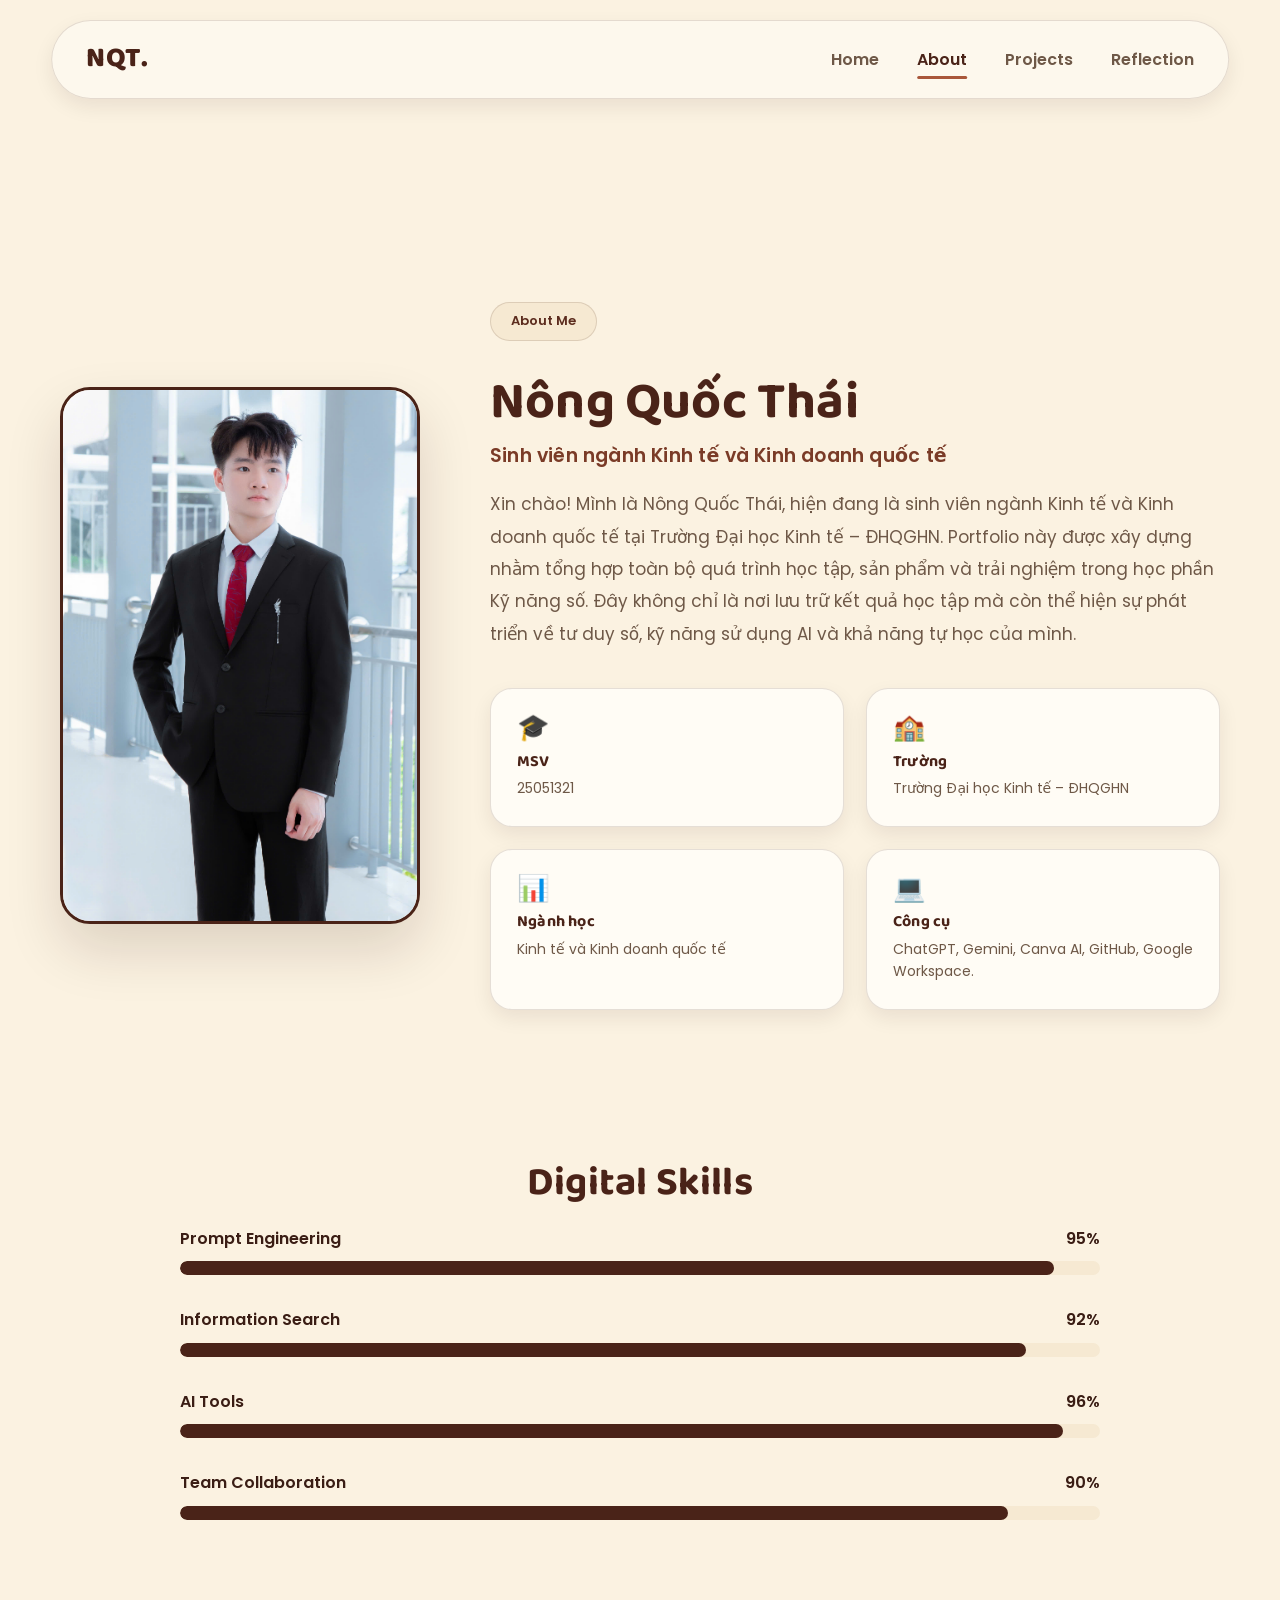
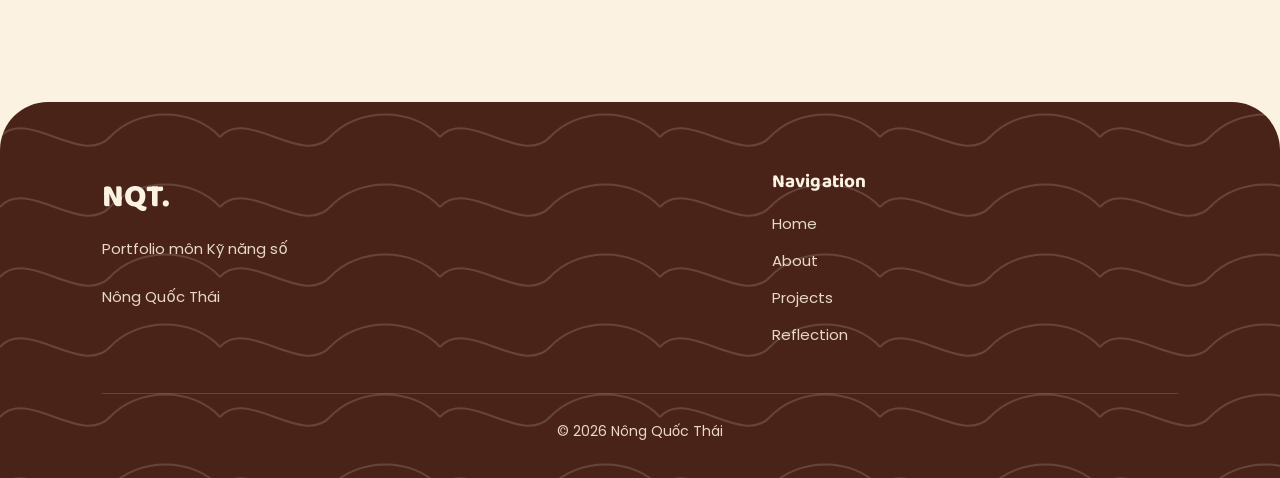
==== commit 8161ee88: "commit message" ====
--- a/about.html
+++ b/about.html
@@ -1 +1,220 @@
-<!DOCTYPE html><html lang="vi"><head><meta charset="UTF-8"><title>About</title><link rel="stylesheet" href="css/style.css"></head><body><main class="container"><h1>Thông tin cá nhân</h1><p><strong>Nông Quốc Thái</strong></p><p>MSSV: 25051321</p><p>Trường Đại học Kinh tế – ĐHQGHN</p><p>Ngành: Kinh tế và Kinh doanh Quốc tế</p><p>Định hướng phát triển: kết hợp kiến thức kinh tế, kinh doanh quốc tế và công nghệ số trong môi trường toàn cầu.</p></main></body></html>+<!DOCTYPE html>
+<html lang="vi">
+
+<head>
+
+<meta charset="UTF-8">
+<meta name="viewport" content="width=device-width, initial-scale=1.0">
+
+<title>About | Nông Quốc Thái</title>
+
+<link rel="stylesheet" href="css/style.css">
+<link rel="stylesheet" href="css/responsive.css">
+
+</head>
+
+<body>
+
+<nav>
+<div class="logo">NQT.</div>
+
+<ul class="nav-menu">
+    <li><a href="index.html">Home</a></li>
+    <li><a href="about.html" class="active">About</a></li>
+    <li><a href="projects.html">Projects</a></li>
+    <li><a href="reflection.html">Reflection</a></li>
+</ul>
+
+<button class="hamburger" id="hamburger" aria-label="Toggle menu" aria-expanded="false">
+<span></span>
+<span></span>
+<span></span>
+</button>
+
+
+
+</nav>
+
+<section class="about-page reveal">
+
+<div class="about-left">
+
+<img src="assets/images/avatar.png" alt="Nông Quốc Thái">
+
+</div>
+
+<div class="about-right">
+
+<span class="tag">About Me</span>
+
+<h1>Nông Quốc Thái</h1>
+
+<h3>Sinh viên ngành Kinh tế và Kinh doanh quốc tế</h3>
+
+<p>
+Xin chào! Mình là Nông Quốc Thái, hiện đang là sinh viên ngành Kinh tế và Kinh doanh quốc tế tại Trường Đại học Kinh tế – ĐHQGHN. Portfolio này được xây dựng nhằm tổng hợp toàn bộ quá trình học tập, sản phẩm và trải nghiệm trong học phần Kỹ năng số. Đây không chỉ là nơi lưu trữ kết quả học tập mà còn thể hiện sự phát triển về tư duy số, kỹ năng sử dụng AI và khả năng tự học của mình.
+</p>
+
+<div class="about-info">
+
+<div class="info-card">
+<h2>🎓</h2>
+<h4>MSV</h4>
+<p>25051321</p>
+</div>
+
+<div class="info-card">
+<h2>🏫</h2>
+<h4>Trường</h4>
+<p>Trường Đại học Kinh tế – ĐHQGHN</p>
+</div>
+
+<div class="info-card">
+<h2>📊</h2>
+<h4>Ngành học</h4>
+<p>Kinh tế và Kinh doanh quốc tế</p>
+</div>
+
+<div class="info-card">
+<h2>💻</h2>
+<h4>Công cụ</h4>
+<p>ChatGPT, Gemini, Canva AI, GitHub, Google Workspace.</p>
+</div>
+
+</div>
+
+</div>
+
+</section>
+
+<section class="skills reveal">
+
+<h2 class="section-title">Digital Skills</h2>
+
+<div class="skill">
+
+<div class="skill-name">
+<span>Prompt Engineering</span>
+<span>95%</span>
+</div>
+
+<div class="progress">
+<div class="progress-bar" style="width:95%"></div>
+</div>
+
+</div>
+
+<div class="skill">
+
+<div class="skill-name">
+<span>Information Search</span>
+<span>92%</span>
+</div>
+
+<div class="progress">
+<div class="progress-bar" style="width:92%"></div>
+</div>
+
+</div>
+
+<div class="skill">
+
+<div class="skill-name">
+<span>AI Tools</span>
+<span>96%</span>
+</div>
+
+<div class="progress">
+<div class="progress-bar" style="width:96%"></div>
+</div>
+
+</div>
+
+<div class="skill">
+
+<div class="skill-name">
+<span>Team Collaboration</span>
+<span>90%</span>
+</div>
+
+<div class="progress">
+<div class="progress-bar" style="width:90%"></div>
+</div>
+
+</div>
+
+</section>
+
+<footer>
+
+<div class="footer-container">
+
+<div>
+
+<div class="footer-logo">
+
+NQT.
+
+</div>
+
+<p>
+
+Portfolio môn Kỹ năng số
+
+<br><br>
+
+Nông Quốc Thái
+
+</p>
+
+</div>
+
+<div>
+
+<h3 class="footer-title">
+
+Navigation
+
+</h3>
+
+<div class="footer-links">
+
+<a href="index.html">Home</a>
+
+<a href="about.html">About</a>
+
+<a href="projects.html">Projects</a>
+
+<a href="reflection.html">Reflection</a>
+
+</div>
+
+</div>
+
+
+
+</div>
+
+<div class="footer-bottom">
+
+© 2026 Nông Quốc Thái
+
+</div>
+
+</footer>
+
+<button id="topBtn">
+
+↑
+
+</button>
+
+<div class="lightbox">
+
+<img>
+
+</div>
+<script src="js/script.js"></script>
+</body>
+
+</html>
--- a/css/responsive.css
+++ b/css/responsive.css
@@ -0,0 +1,456 @@
+/* =====================================================
+   RESPONSIVE / MOBILE STYLES
+   Order: Hamburger -> Tablet (1024px) -> Mobile (700px) -> Small (420px)
+===================================================== */
+
+/* ---------- HAMBURGER BUTTON (hidden on desktop) ---------- */
+.hamburger{
+    display:none;
+    flex-direction:column;
+    justify-content:center;
+    align-items:center;
+    gap:5px;
+    width:42px;
+    height:42px;
+    border:none;
+    border-radius:12px;
+    background:transparent;
+    cursor:pointer;
+    z-index:1100;
+}
+
+.hamburger span{
+    display:block;
+    width:24px;
+    height:3px;
+    border-radius:3px;
+    background:var(--maroon);
+    transition:.3s;
+}
+
+body.dark .hamburger span{
+    background:var(--cream);
+}
+
+.hamburger.active span:nth-child(1){
+    transform:translateY(8px) rotate(45deg);
+}
+
+.hamburger.active span:nth-child(2){
+    opacity:0;
+}
+
+.hamburger.active span:nth-child(3){
+    transform:translateY(-8px) rotate(-45deg);
+}
+
+/* ---------- TABLET (<=1024px) ---------- */
+@media(max-width:1024px){
+
+    .hero{
+        flex-direction:column;
+        text-align:center;
+        gap:50px;
+    }
+
+    .hero-button{
+        justify-content:center;
+    }
+
+    .stats{
+        grid-template-columns:repeat(2,1fr);
+    }
+
+    .overview-grid{
+        grid-template-columns:repeat(2,1fr);
+    }
+
+    .glass-circle{
+        width:320px;
+        height:320px;
+    }
+
+    .about-page{
+        grid-template-columns:1fr;
+        text-align:center;
+        justify-items:center;
+    }
+
+    .about-left img{
+        max-width:320px;
+    }
+
+    .about-info{
+        grid-template-columns:1fr 1fr;
+    }
+
+    .project-grid{
+        grid-template-columns:repeat(2,1fr);
+    }
+
+    .reflect-stats{
+        grid-template-columns:repeat(2,1fr);
+    }
+}
+
+/* ---------- MOBILE (<=700px) ---------- */
+@media(max-width:700px){
+
+    body{
+        padding-top:104px;
+    }
+
+    /* ---------- NAV ---------- */
+    nav{
+        top:12px;
+        width:90%;
+        padding:14px 20px;
+    }
+
+    nav.scrolled{
+        padding:12px 20px;
+    }
+
+    .logo{
+        font-size:24px;
+    }
+
+    .hamburger{
+        display:flex;
+    }
+
+    .nav-menu{
+        position:absolute;
+        top:calc(100% + 12px);
+        left:0;
+        right:0;
+        flex-direction:column;
+        align-items:stretch;
+        gap:0;
+        background:var(--paper);
+        border:1px solid var(--line);
+        border-radius:22px;
+        box-shadow:var(--shadow-lg);
+        padding:10px;
+        max-height:0;
+        overflow:hidden;
+        opacity:0;
+        pointer-events:none;
+        transition:max-height .3s ease, opacity .25s ease;
+        display:flex;
+    }
+
+    .nav-menu.show{
+        max-height:400px;
+        opacity:1;
+        pointer-events:auto;
+    }
+
+    .nav-menu li{
+        width:100%;
+    }
+
+    .nav-menu a{
+        display:block;
+        padding:14px 16px;
+        border-radius:14px;
+        font-size:17px;
+    }
+
+    .nav-menu a:hover{
+        background:var(--cream-soft);
+    }
+
+    .nav-menu a::after{
+        display:none;
+    }
+
+    body.dark .nav-menu{
+        background:var(--maroon-900);
+        border-color:var(--line-dark);
+    }
+
+    body.dark .nav-menu a:hover{
+        background:rgba(251,242,225,.06);
+    }
+
+    /* ---------- HERO ---------- */
+    .hero{
+        margin:30px auto;
+        padding:20px;
+        gap:35px;
+        min-height:auto;
+    }
+
+    .hero-tag{
+        font-size:13px;
+    }
+
+    .hero h1{
+        font-size:40px;
+    }
+
+    .hero h2{
+        font-size:23px;
+    }
+
+    .description{
+        font-size:16px;
+        line-height:1.7;
+    }
+
+    .hero-button{
+        flex-direction:column;
+        width:100%;
+        gap:14px;
+    }
+
+    .btn,
+    .btn2{
+        text-align:center;
+        width:100%;
+        padding:15px 20px;
+    }
+
+    .glass-circle{
+        width:220px;
+        height:220px;
+    }
+
+    /* ---------- OVERVIEW / STATS ---------- */
+    .overview{
+        margin:70px auto;
+    }
+
+    .overview-grid{
+        grid-template-columns:1fr;
+        gap:18px;
+    }
+
+    .section-title{
+        font-size:30px;
+    }
+
+    .section-description{
+        font-size:15px;
+    }
+
+    .stats{
+        grid-template-columns:1fr 1fr;
+        gap:24px 15px;
+        padding:50px 6%;
+    }
+
+    .stat h2{
+        font-size:30px;
+    }
+
+    /* ---------- ABOUT ---------- */
+    .about-page{
+        margin:20px auto 40px;
+        gap:32px;
+        padding:15px;
+    }
+
+    .about-right h1{
+        font-size:36px;
+    }
+
+    .about-right p{
+        font-size:15px;
+    }
+
+    .about-info{
+        grid-template-columns:1fr;
+    }
+
+    .info-card{
+        padding:20px;
+    }
+
+    /* ---------- PROJECTS ---------- */
+    .projects-page{
+        margin:20px auto 0;
+        padding:15px;
+    }
+
+    .projects-page h1{
+        font-size:32px;
+    }
+
+    .project-grid{
+        grid-template-columns:1fr;
+        gap:22px;
+        margin:40px 0 60px;
+    }
+
+    .project-card img{
+        height:190px;
+    }
+
+    .project-content{
+        padding:22px;
+    }
+
+    .project-content h2{
+        font-size:21px;
+    }
+
+    .status{
+        font-size:12px;
+        padding:6px 14px;
+    }
+
+    .project-info{
+        flex-wrap:wrap;
+        gap:10px 20px;
+    }
+
+    .btn-project{
+        width:100%;
+        text-align:center;
+    }
+
+    /* ---------- TASK PAGES ---------- */
+    .task-hero{
+        padding-top:20px;
+        padding-bottom:44px;
+    }
+
+    .task-hero h1{
+        font-size:30px;
+    }
+
+    .task-hero p{
+        font-size:15px;
+    }
+
+    .task-box{
+        padding:22px;
+    }
+
+    .task-content{
+        padding:15px;
+        gap:20px;
+    }
+
+    .pdf-frame,
+    .pdf-preview iframe{
+        height:400px;
+    }
+
+    .portfolio-table th,
+    .portfolio-table td{
+        padding:10px;
+        font-size:13px;
+    }
+
+    .task-navigation{
+        flex-direction:column;
+        gap:16px;
+    }
+
+    /* ---------- GALLERY / TIMELINE ---------- */
+    .gallery{
+        grid-template-columns:1fr;
+    }
+
+    .timeline-item{
+        flex-direction:column;
+    }
+
+    .timeline::before{
+        display:none;
+    }
+
+    /* ---------- REFLECTION ---------- */
+    .reflection-page{
+        margin:20px auto 0;
+    }
+
+    .reflection-page h1{
+        font-size:34px;
+    }
+
+    .reflect-stats{
+        grid-template-columns:1fr 1fr;
+        gap:14px;
+    }
+
+    .reflect-quote{
+        padding:40px 24px;
+    }
+
+    .reflect-quote p{
+        font-size:18px;
+    }
+
+    /* ---------- FOOTER ---------- */
+    footer{
+        margin-top:70px;
+        padding:50px 6% 30px;
+        border-top-left-radius:32px;
+        border-top-right-radius:32px;
+    }
+
+    .footer-container{
+        grid-template-columns:1fr;
+        gap:34px;
+        text-align:center;
+    }
+
+    .footer-links{
+        align-items:center;
+    }
+
+    /* ---------- BACK TO TOP ---------- */
+    #topBtn{
+        right:16px;
+        bottom:16px;
+        width:48px;
+        height:48px;
+        font-size:19px;
+    }
+}
+
+/* ---------- SMALL MOBILE (<=420px) ---------- */
+@media(max-width:420px){
+
+    .hero h1{
+        font-size:32px;
+    }
+
+    .hero h2{
+        font-size:20px;
+    }
+
+    .glass-circle{
+        width:170px;
+        height:170px;
+    }
+
+    .stats{
+        grid-template-columns:1fr;
+    }
+
+    .reflect-stats{
+        grid-template-columns:1fr;
+    }
+
+    .task-navigation{
+        flex-direction:column;
+        align-items:center;
+    }
+
+    .about-right h1{
+        font-size:28px;
+    }
+
+    .task-hero h1{
+        font-size:25px;
+    }
+
+    .projects-page h1{
+        font-size:27px;
+    }
+}
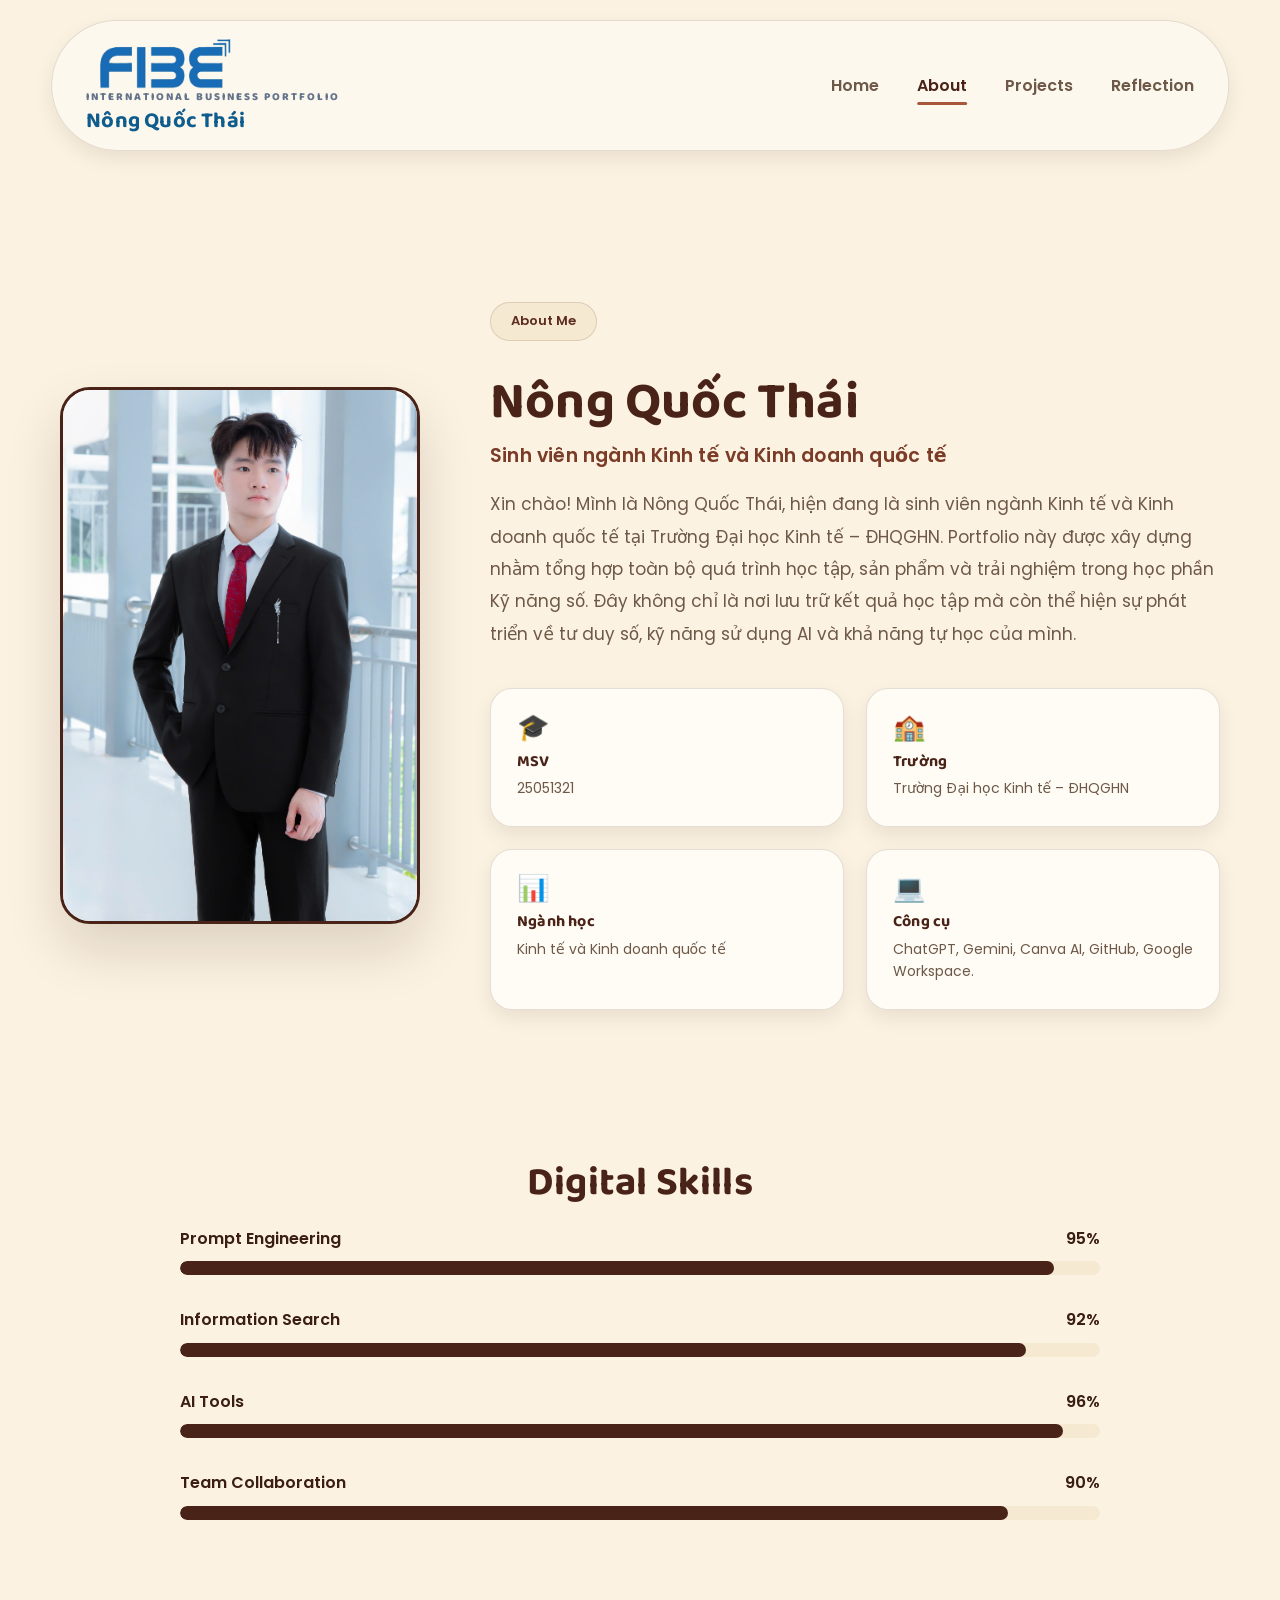
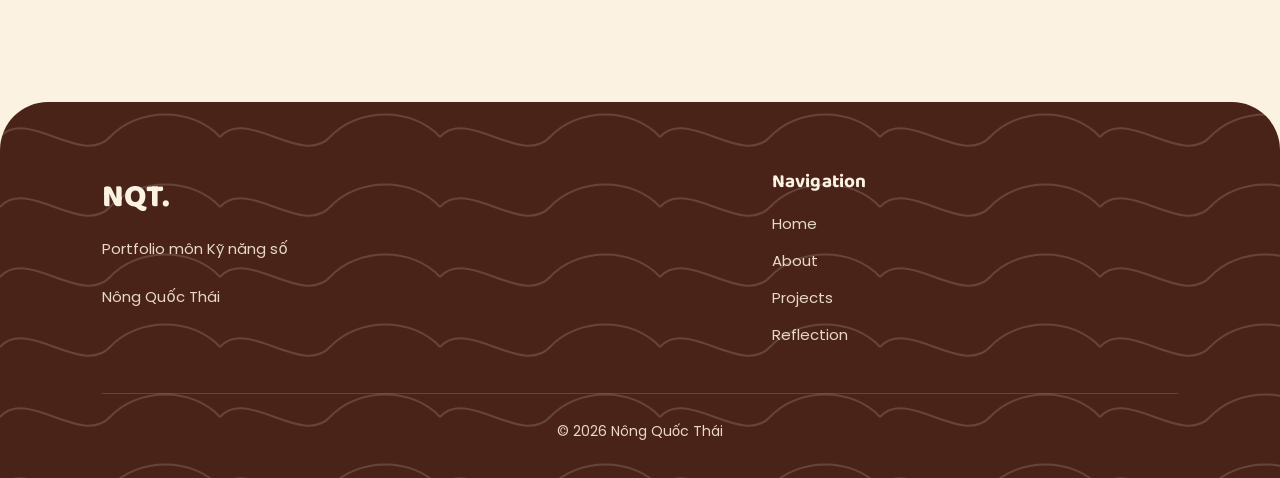
==== commit 99f18c16: "commit message" ====
--- a/about.html
+++ b/about.html
@@ -16,7 +16,19 @@
 <body>
 
 <nav>
-<div class="logo">NQT.</div>
+<div class="logo">
+    <img src="assets/images/logo.png"
+         alt="FIBE Logo"
+         class="nav-logo">
+
+    <div class="logo-text">
+        <span class="portfolio-label">
+            INTERNATIONAL BUSINESS PORTFOLIO
+        </span>
+
+        <h3>Nông Quốc Thái</h3>
+    </div>
+</div>
 
 <ul class="nav-menu">
     <li><a href="index.html">Home</a></li>
--- a/css/style.css
+++ b/css/style.css
@@ -1246,3 +1246,31 @@
 ::-webkit-scrollbar-thumb:hover{
     background:var(--maroon);
 }
+.nav-logo{
+    height:52px;
+    width:auto;
+}
+
+.portfolio-label{
+    display:block;
+
+    font-size:11px;
+
+    letter-spacing:2px;
+
+    text-transform:uppercase;
+
+    color:#64748b;
+
+    margin-bottom:2px;
+}
+
+.logo-text h3{
+    margin:0;
+
+    font-size:22px;
+
+    font-weight:700;
+
+    color:#0f5d8d;
+}
